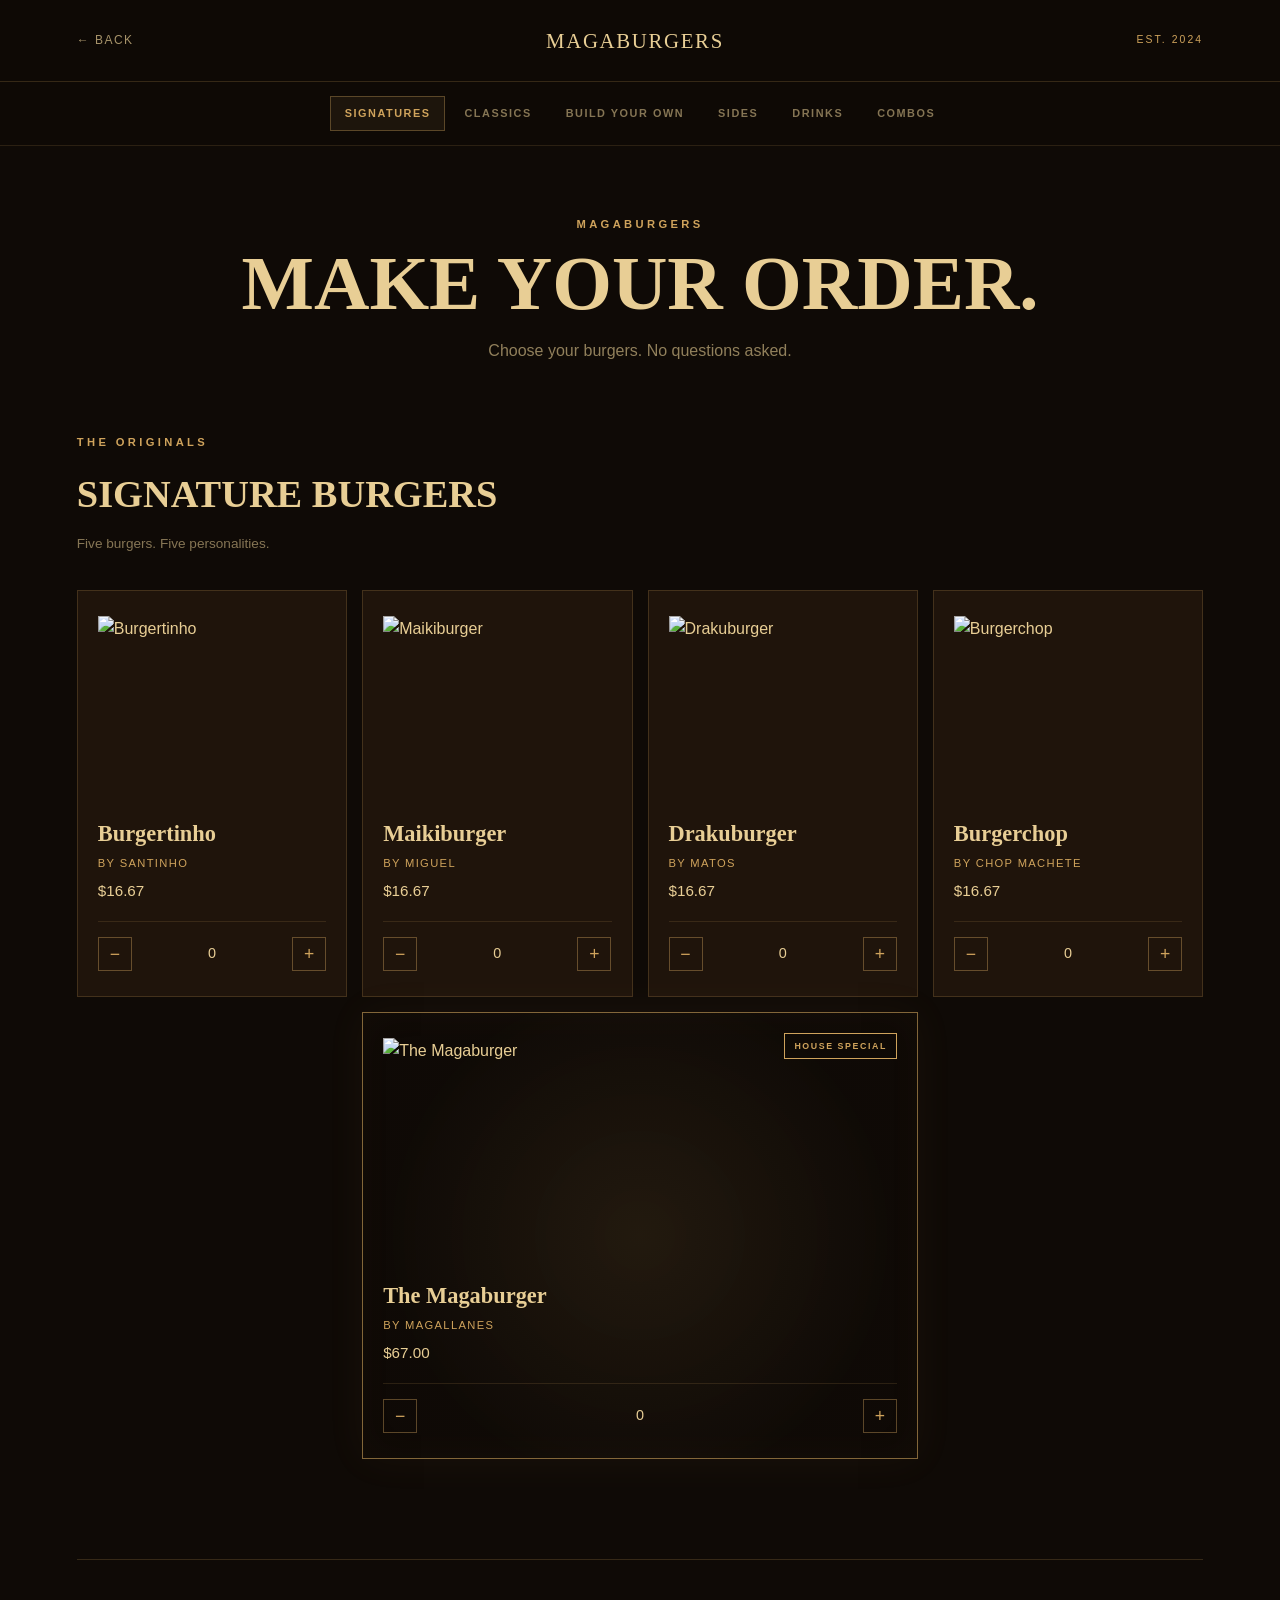
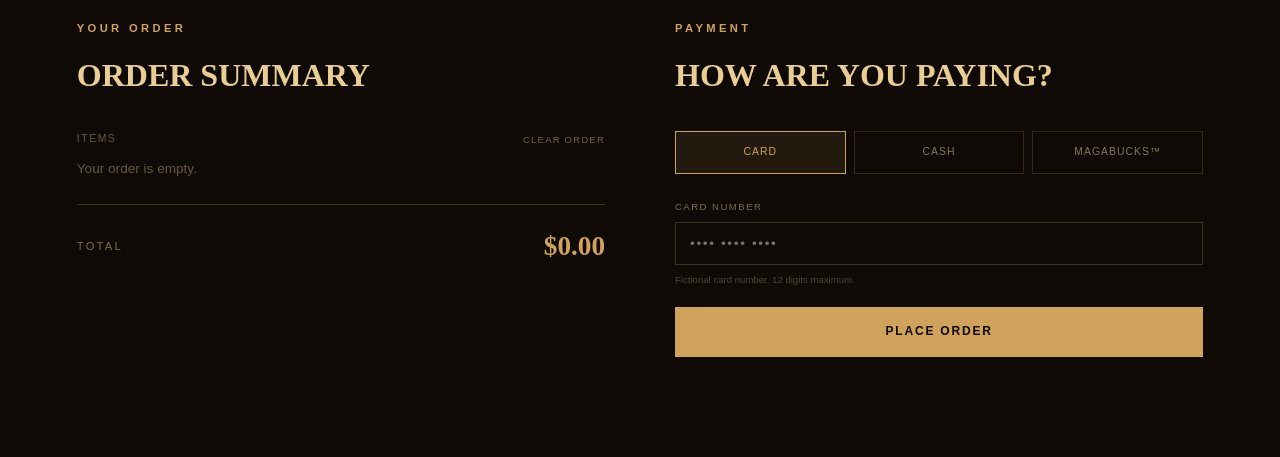
==== order.html @ 79e5bc58 "Add files via upload" ====
<!DOCTYPE html>

<html lang="en">
<head>
    <meta charset="UTF-8">
    <meta name="viewport" content="width=device-width, initial-scale=1.0">


<title>Order — Magaburgers</title>

<link rel="stylesheet" href="order.css">


</head>

<body>


<!-- HEADER -->
<header class="order-header">

    <a href="index.html" class="back-button">
        ← Back
    </a>

    <div class="order-logo">
        MAGABURGERS
    </div>

    <span class="order-est">
        EST. 2024
    </span>

</header>


<!-- CATEGORY NAV -->
<nav class="category-nav" aria-label="Menu categories">

    <a href="#signature-section"
       class="category-link active"
       data-category="signature">
        SIGNATURES
    </a>

    <a href="#classic-section"
       class="category-link"
       data-category="classic">
        CLASSICS
    </a>

    <a href="#byo-section"
       class="category-link"
       data-category="byo">
        BUILD YOUR OWN
    </a>

    <a href="#sides-section"
       class="category-link"
       data-category="sides">
        SIDES
    </a>

    <a href="#drinks-section"
       class="category-link"
       data-category="drinks">
        DRINKS
    </a>

    <a href="#combos-section"
       class="category-link"
       data-category="combos">
        COMBOS
    </a>


</nav>


<!-- MAIN -->
<main class="order-page">

    <!-- PAGE INTRO -->
    <div class="order-title">

        <p class="section-label">
            MAGABURGERS
        </p>

        <h1>
            MAKE YOUR ORDER.
        </h1>

        <p>
            Choose your burgers. No questions asked.
        </p>

    </div>


    <!-- SIGNATURE BURGERS -->
    <section
        id="signature-section"
        class="menu-section"
        data-category="signature"
    >

        <div class="menu-section-heading">

            <p class="section-label">
                THE ORIGINALS
            </p>

            <h2>
                SIGNATURE BURGERS
            </h2>

            <p class="menu-section-sub">
                Five burgers. Five personalities.
            </p>

        </div>

        <div
            class="burger-options signature-grid"
            id="signature-grid"
        ></div>

    </section>


    <!-- CLASSIC BURGERS -->
    <section
        id="classic-section"
        class="menu-section"
        data-category="classic"
    >

        <div class="menu-section-heading">

            <p class="section-label">
                NO FRILLS
            </p>

            <h2>
                CLASSIC BURGERS
            </h2>

            <p class="menu-section-sub">
                Simple. Reliable. Still good.
            </p>

        </div>

        <div
            class="classic-grid"
            id="classic-grid"
        ></div>

    </section>


    <!-- BUILD YOUR OWN -->
    <section
        id="byo-section"
        class="menu-section"
        data-category="byo"
    >

        <div class="menu-section-heading">

            <p class="section-label">
                MAKE IT YOURS
            </p>

            <h2>
                BUILD YOUR OWN
            </h2>

            <p class="menu-section-sub">
                Start with a base burger, add whatever you want.
            </p>

        </div>

        <div class="byo-box">

            <div class="byo-base">

                <img
                    src="logos/buildyourown.png"
                    alt="Build Your Own burger"
                >

                <div class="byo-base-info">

                    <h3>
                        Base Burger
                    </h3>

                    <p>
                        Bun, patty, the essentials.
                    </p>

                </div>

                <span
                    class="byo-base-price"
                    id="byo-base-price"
                >
                    $8.00
                </span>

            </div>


            <div
                class="byo-options"
                id="byo-options"
            ></div>


            <div class="byo-footer">

                <div class="byo-total">

                    <span>
                        TOTAL
                    </span>

                    <strong id="byo-total-price">
                        $8.00
                    </strong>

                </div>

                <button
                    id="byo-add"
                    class="byo-add-button"
                    type="button"
                >
                    ADD TO ORDER
                </button>

            </div>

        </div>

    </section>


    <!-- SIDES -->
    <section
        id="sides-section"
        class="menu-section"
        data-category="sides"
    >

        <div class="menu-section-heading">

            <p class="section-label">
                ON THE SIDE
            </p>

            <h2>
                SIDES
            </h2>

        </div>

        <div
            class="compact-grid"
            id="sides-grid"
        ></div>

    </section>


    <!-- DRINKS -->
    <section
        id="drinks-section"
        class="menu-section"
        data-category="drinks"
    >

        <div class="menu-section-heading">

            <p class="section-label">
                STAY HYDRATED
            </p>

            <h2>
                DRINKS
            </h2>

        </div>

        <div
            class="compact-grid"
            id="drinks-grid"
        ></div>

    </section>


    <!-- COMBOS -->
    <section
        id="combos-section"
        class="menu-section"
        data-category="combos"
    >

        <div class="menu-section-heading">

            <p class="section-label">
                BEST VALUE
            </p>

            <h2>
                COMBOS
            </h2>

        </div>

        <div
            class="combo-grid"
            id="combos-grid"
        ></div>

    </section>



    <!-- CHECKOUT -->
    <section class="checkout">

        <!-- ORDER SUMMARY -->
        <div class="checkout-summary">

            <p class="section-label">
                YOUR ORDER
            </p>

            <h2>
                ORDER SUMMARY
            </h2>

            <div class="order-list-header">

                <span>
                    ITEMS
                </span>

                <button
                    id="clear-order"
                    type="button"
                >
                    CLEAR ORDER
                </button>

            </div>


            <div id="order-items">

                <p class="empty-order">
                    Your order is empty.
                </p>

            </div>


            <div class="total">

                <span>
                    TOTAL
                </span>

                <strong id="total-price">
                    $0.00
                </strong>

            </div>

        </div>


        <!-- PAYMENT -->
        <div class="payment-box">

            <p class="section-label">
                PAYMENT
            </p>

            <h2>
                HOW ARE YOU PAYING?
            </h2>


            <div
                class="payment-options"
                role="group"
                aria-label="Payment method"
            >

                <button
                    class="payment-option active"
                    type="button"
                    data-payment="card"
                >
                    CARD
                </button>

                <button
                    class="payment-option"
                    type="button"
                    data-payment="cash"
                >
                    CASH
                </button>

                <button
                    class="payment-option"
                    type="button"
                    data-payment="magabucks"
                >
                    MAGABUCKS™
                </button>

            </div>


            <div
                id="card-input"
                class="card-input show"
            >

                <label for="fake-card">
                    CARD NUMBER
                </label>

                <input
                    id="fake-card"
                    type="text"
                    inputmode="numeric"
                    maxlength="12"
                    placeholder="•••• •••• ••••"
                    autocomplete="off"
                    aria-describedby="card-help"
                >

                <p id="card-help">
                    Fictional card number. 12 digits maximum.
                </p>

            </div>


            <button
                id="place-order"
                class="place-order"
                type="button"
            >
                PLACE ORDER
            </button>

        </div>

    </section>

</main>


<!-- SUCCESS NOTIFICATION -->
<div
    id="success-message"
    class="success-message"
    role="status"
    aria-live="polite"
>

    <div class="success-icon">
        ✓
    </div>

    <div>

        <strong>
            ORDEN HECHA CORRECTAMENTE
        </strong>

        <p>
            Your burgers are on their way.
        </p>

    </div>

</div>


<script src="order.js"></script>


</body>
</html>
---- order.css ----
:root {
    --dark: #0F0A06;
    --brown: #3D2716;
    --gold: #CFA35C;
    --cream: #E8CE95;
    --white: #F4E9D0;
}

* {
    margin: 0;
    padding: 0;
    box-sizing: border-box;
}

html {
    scroll-behavior: smooth;
}

body {
    background: var(--dark);
    color: var(--cream);
    font-family: Arial, Helvetica, sans-serif;
    line-height: 1.6;
}

button {
    font: inherit;
}

a {
    color: inherit;
    text-decoration: none;
}


/* =========================
   HEADER
========================= */

.order-header {
    height: 82px;
    padding: 0 6%;

    display: flex;
    align-items: center;
    justify-content: space-between;

    border-bottom: 1px solid rgba(207, 163, 92, 0.2);

    background: rgba(15, 10, 6, 0.95);

    backdrop-filter: blur(12px);

    position: sticky;
    top: 0;
    z-index: 100;
}

.back-button {
    color: rgba(232, 206, 149, 0.7);
    font-size: 0.75rem;
    text-transform: uppercase;
    letter-spacing: 0.12em;
    transition: color 0.25s ease;
}

.back-button:hover {
    color: var(--gold);
}

.order-logo {
    color: var(--cream);

    font-family: Georgia, "Times New Roman", serif;

    font-size: 1.3rem;
    letter-spacing: 0.08em;
}

.order-est {
    color: var(--gold);

    font-size: 0.65rem;
    letter-spacing: 0.2em;
}


/* =========================
   CATEGORY NAV
========================= */

.category-nav {
    display: flex;
    justify-content: center;
    gap: 4px;

    padding: 14px 6%;

    overflow-x: auto;

    scrollbar-width: none;

    background: rgba(15, 10, 6, 0.96);

    border-bottom: 1px solid rgba(207, 163, 92, 0.15);

    position: sticky;
    top: 82px;

    z-index: 99;
}

.category-nav::-webkit-scrollbar {
    display: none;
}

.category-link {
    flex: 0 0 auto;

    padding: 8px 14px;

    color: rgba(232, 206, 149, 0.55);

    font-size: 0.68rem;
    font-weight: 700;

    letter-spacing: 0.14em;

    white-space: nowrap;

    border: 1px solid transparent;

    cursor: pointer;

    transition:
        color 0.2s ease,
        border-color 0.2s ease,
        background 0.2s ease;
}

.category-link:hover {
    color: var(--gold);
}

.category-link.active {
    color: var(--gold);

    border-color: rgba(207, 163, 92, 0.35);

    background: rgba(207, 163, 92, 0.08);
}

.category-link.secret-link {
    color: rgba(207, 163, 92, 0.75);
}


/* =========================
   MAIN
========================= */

.order-page {
    padding: 70px 6% 100px;
}


/* =========================
   TITLE
========================= */

.order-title {
    max-width: 850px;

    margin: 0 auto 70px;

    text-align: center;
}

.section-label {
    margin-bottom: 12px;

    color: var(--gold);

    font-size: 0.7rem;

    font-weight: 700;

    text-transform: uppercase;

    letter-spacing: 0.3em;
}

.order-title h1 {
    margin-bottom: 15px;

    color: var(--cream);

    font-family: Georgia, "Times New Roman", serif;

    font-size: clamp(2.8rem, 6vw, 5.5rem);

    line-height: 1;
}

.order-title > p:last-child {
    color: rgba(232, 206, 149, 0.6);
}


/* =========================
   MENU SECTIONS
========================= */

.menu-section {
    max-width: 1200px;

    margin: 0 auto;

    display: none;

    animation: sectionIn 0.3s ease;
}

.menu-section.active-section {
    display: block;
}

@keyframes sectionIn {

    from {
        opacity: 0;
        transform: translateY(8px);
    }

    to {
        opacity: 1;
        transform: translateY(0);
    }

}

.menu-section-heading {
    margin-bottom: 35px;
}

.menu-section-heading h2 {
    margin-bottom: 8px;

    color: var(--cream);

    font-family: Georgia, "Times New Roman", serif;

    font-size: clamp(1.8rem, 3vw, 2.6rem);
}

.menu-section-sub {
    color: rgba(232, 206, 149, 0.55);

    font-size: 0.85rem;
}


/* =========================
   PRODUCT CARDS
========================= */

.burger-options {
    display: grid;

    grid-template-columns: repeat(4, 1fr);

    gap: 15px;
}

.order-card {
    min-height: 350px;

    padding: 25px 20px;

    display: flex;
    flex-direction: column;
    justify-content: flex-end;

    position: relative;

    border: 1px solid rgba(207, 163, 92, 0.2);

    background: rgba(61, 39, 22, 0.35);

    transition:
        transform 0.3s ease,
        border-color 0.3s ease,
        background 0.3s ease;
}

.order-card:hover {
    transform: translateY(-7px);

    border-color: var(--gold);

    background: rgba(61, 39, 22, 0.55);
}

.order-card img {
    width: 100%;
    height: 180px;

    object-fit: contain;

    display: block;

    margin-bottom: 20px;

    transition: transform 0.3s ease;
}

.order-card:hover img {
    transform: scale(1.06);
}

.order-card-info {
    margin-bottom: 18px;
}

.order-card-info h2 {
    margin-bottom: 3px;

    color: var(--cream);

    font-family: Georgia, "Times New Roman", serif;

    font-size: 1.4rem;
}

.order-card-info p {
    color: var(--gold);

    font-size: 0.7rem;

    text-transform: uppercase;

    letter-spacing: 0.12em;
}

.card-price {
    margin-top: 6px !important;

    color: var(--cream) !important;

    font-size: 0.95rem !important;

    letter-spacing: normal !important;

    text-transform: none !important;
}


/* =========================
   QUANTITY
========================= */

.quantity {
    display: flex;

    align-items: center;

    justify-content: space-between;

    border-top: 1px solid rgba(207, 163, 92, 0.15);

    padding-top: 15px;
}

.quantity button {
    width: 34px;
    height: 34px;

    border: 1px solid rgba(207, 163, 92, 0.4);

    background: transparent;

    color: var(--gold);

    cursor: pointer;

    font-size: 1.1rem;

    transition:
        background 0.2s ease,
        color 0.2s ease;
}

.quantity button:hover {
    background: var(--gold);
    color: var(--dark);
}

.quantity span {
    color: var(--cream);

    font-size: 0.9rem;

    min-width: 30px;

    text-align: center;
}


/* =========================
   MAGABURGER
========================= */

.magaburger-order {
    grid-column: 2 / 4;

    min-height: 410px;

    border-color: rgba(207, 163, 92, 0.6);

    background:
        radial-gradient(
            circle at center,
            rgba(207, 163, 92, 0.1),
            rgba(15, 10, 6, 0.45) 70%
        );

    box-shadow:
        0 0 40px rgba(207, 163, 92, 0.05),
        inset 0 0 40px rgba(207, 163, 92, 0.03);
}

.magaburger-order img {
    height: 220px;
}

.special-label {
    position: absolute;

    top: 20px;
    right: 20px;

    padding: 5px 9px;

    border: 1px solid var(--gold);

    color: var(--gold);

    font-size: 0.55rem;

    font-weight: 700;

    letter-spacing: 0.18em;
}


/* =========================
   CLASSICS
========================= */

.classic-grid {
    display: grid;

    grid-template-columns: repeat(4, 1fr);

    gap: 14px;
}

.classic-card {
    min-height: 280px;

    padding: 18px 16px;

    background: rgba(61, 39, 22, 0.2);
}

.classic-card img {
    height: 120px;

    margin-bottom: 12px;
}

.classic-card .order-card-info h2 {
    font-size: 1.15rem;
}


/* =========================
   SIDES / DRINKS
========================= */

.compact-grid {
    display: grid;

    grid-template-columns: repeat(5, 1fr);

    gap: 12px;
}

.compact-card {
    min-height: 230px;

    padding: 14px 12px;

    background: rgba(61, 39, 22, 0.15);
}

.compact-card img {
    height: 85px;

    margin-bottom: 10px;
}

.compact-card .order-card-info h2 {
    font-size: 0.95rem;
}

.compact-card .order-card-info p {
    font-size: 0.6rem;
}

.compact-card .quantity button {
    width: 28px;
    height: 28px;

    font-size: 0.95rem;
}


/* =========================
   COMBOS
========================= */

.combo-grid {
    display: grid;

    grid-template-columns: repeat(4, 1fr);

    gap: 16px;
}

.combo-card {
    min-height: 380px;

    padding: 26px 20px;

    background: rgba(61, 39, 22, 0.4);

    border-color: rgba(207, 163, 92, 0.3);
}

.combo-card img {
    height: 190px;
}

.combo-special {
    grid-column: span 2;

    border-color: rgba(207, 163, 92, 0.6);

    background:
        radial-gradient(
            circle at center,
            rgba(207, 163, 92, 0.1),
            rgba(15, 10, 6, 0.45) 70%
        );
}




/* =========================
   BUILD YOUR OWN
========================= */

.byo-box {
    max-width: 900px;

    padding: 35px;

    border: 1px solid rgba(207, 163, 92, 0.25);

    background: rgba(61, 39, 22, 0.25);
}

.byo-base {
    display: flex;

    align-items: center;

    gap: 20px;

    padding-bottom: 25px;

    margin-bottom: 25px;

    border-bottom: 1px solid rgba(207, 163, 92, 0.15);
}

.byo-base img {
    width: 90px;
    height: 90px;

    object-fit: contain;
}

.byo-base h3 {
    color: var(--cream);

    font-family: Georgia, "Times New Roman", serif;

    font-size: 1.3rem;
}

.byo-base p {
    color: rgba(232, 206, 149, 0.55);

    font-size: 0.8rem;
}

.byo-base-price {
    margin-left: auto;

    color: var(--gold);

    font-size: 1.1rem;
}

.byo-options {
    display: grid;

    grid-template-columns: repeat(3, 1fr);

    gap: 10px;

    margin-bottom: 30px;
}

.byo-option {
    display: flex;

    justify-content: space-between;

    align-items: center;

    padding: 12px 14px;

    border: 1px solid rgba(207, 163, 92, 0.25);

    background: rgba(15, 10, 6, 0.35);

    color: var(--cream);

    cursor: pointer;

    font-size: 0.8rem;

    transition: all 0.2s ease;
}

.byo-option:hover,
.byo-option.selected {
    border-color: var(--gold);

    background: rgba(207, 163, 92, 0.15);
}

.byo-option-price {
    color: var(--gold);

    font-size: 0.7rem;
}

.byo-footer {
    display: flex;

    align-items: center;

    justify-content: space-between;

    gap: 20px;

    padding-top: 20px;

    border-top: 1px solid rgba(207, 163, 92, 0.15);
}

.byo-total {
    display: flex;

    flex-direction: column;
}

.byo-total span {
    color: rgba(232, 206, 149, 0.5);

    font-size: 0.65rem;

    letter-spacing: 0.2em;
}

.byo-total strong {
    color: var(--gold);

    font-family: Georgia, "Times New Roman", serif;

    font-size: 1.5rem;
}

.byo-add-button {
    padding: 14px 26px;

    border: none;

    background: var(--gold);

    color: var(--dark);

    cursor: pointer;

    font-size: 0.75rem;

    font-weight: 700;

    letter-spacing: 0.14em;

    transition:
        background 0.25s ease,
        transform 0.2s ease;
}

.byo-add-button:hover {
    background: var(--cream);

    transform: translateY(-2px);
}


/* =========================
   CHECKOUT
========================= */

.checkout {
    max-width: 1200px;

    margin: 100px auto 0;

    padding: 60px 0 0;

    border-top: 1px solid rgba(207, 163, 92, 0.2);

    display: grid;

    grid-template-columns: 1fr 1fr;

    gap: 70px;
}

.checkout-summary h2,
.payment-box h2 {
    margin-bottom: 30px;

    color: var(--cream);

    font-family: Georgia, "Times New Roman", serif;

    font-size: 2rem;
}


/* =========================
   ORDER LIST
========================= */

.order-list-header {
    display: flex;

    justify-content: space-between;

    align-items: center;

    margin-bottom: 10px;
}

.order-list-header > span {
    color: rgba(232, 206, 149, 0.4);

    font-size: 0.65rem;

    letter-spacing: 0.15em;
}

#clear-order {
    border: none;

    background: transparent;

    color: rgba(232, 206, 149, 0.45);

    cursor: pointer;

    font-size: 0.6rem;

    letter-spacing: 0.12em;
}

#clear-order:hover {
    color: var(--gold);
}

.empty-order {
    color: rgba(232, 206, 149, 0.4);

    font-size: 0.85rem;
}

.order-item {
    display: flex;

    justify-content: space-between;

    align-items: center;

    padding: 12px 0;

    border-bottom: 1px solid rgba(207, 163, 92, 0.1);
}

.order-item-info {
    display: flex;

    align-items: flex-start;

    gap: 14px;
}

.order-item-number {
    color: rgba(207, 163, 92, 0.35);

    font-size: 0.65rem;
}

.order-item-name {
    color: var(--cream);

    font-size: 0.9rem;
}

.order-item-right {
    display: flex;

    align-items: center;

    gap: 14px;
}

.order-item-price {
    color: var(--gold);

    font-size: 0.85rem;
}

.remove-item {
    border: none;

    background: transparent;

    color: rgba(232, 206, 149, 0.35);

    cursor: pointer;

    font-size: 0.55rem;

    letter-spacing: 0.08em;
}

.remove-item:hover {
    color: var(--gold);
}


/* =========================
   CART QUANTITY
========================= */

.cart-qty {
    display: flex;

    align-items: center;

    gap: 6px;
}

.cart-qty button {
    width: 22px;
    height: 22px;

    border: 1px solid rgba(207, 163, 92, 0.4);

    background: transparent;

    color: var(--gold);

    cursor: pointer;

    font-size: 0.8rem;

    line-height: 1;
}

.cart-qty button:hover {
    background: var(--gold);

    color: var(--dark);
}

.cart-qty-value {
    min-width: 16px;

    text-align: center;

    color: var(--cream);

    font-size: 0.8rem;
}

.custom-ingredients {
    margin-top: 3px;

    color: rgba(232, 206, 149, 0.45);

    font-size: 0.68rem;

    max-width: 220px;
}

.custom-order-item .order-item-name {
    font-family: Georgia, "Times New Roman", serif;

    color: var(--gold);
}


/* =========================
   TOTAL
========================= */

.total {
    margin-top: 25px;

    padding-top: 20px;

    border-top: 1px solid rgba(207, 163, 92, 0.25);

    display: flex;

    justify-content: space-between;

    align-items: center;
}

.total span {
    color: rgba(232, 206, 149, 0.5);

    font-size: 0.7rem;

    letter-spacing: 0.2em;
}

.total strong {
    color: var(--gold);

    font-family: Georgia, "Times New Roman", serif;

    font-size: 1.7rem;
}


/* =========================
   PAYMENT
========================= */

.payment-options {
    display: grid;

    grid-template-columns: repeat(3, 1fr);

    gap: 8px;

    margin-bottom: 25px;
}

.payment-option {
    padding: 12px 8px;

    border: 1px solid rgba(207, 163, 92, 0.2);

    background: transparent;

    color: rgba(232, 206, 149, 0.55);

    cursor: pointer;

    font-size: 0.65rem;

    letter-spacing: 0.1em;

    transition: all 0.2s ease;
}

.payment-option:hover,
.payment-option.active {
    border-color: var(--gold);

    color: var(--gold);

    background: rgba(207, 163, 92, 0.1);
}


/* =========================
   CARD INPUT
========================= */

.card-input {
    margin-bottom: 20px;

    opacity: 1;

    max-height: 150px;

    overflow: hidden;

    transition:
        opacity 0.25s ease,
        max-height 0.25s ease,
        margin 0.25s ease;
}

.card-input:not(.show) {
    opacity: 0;

    max-height: 0;

    margin-bottom: 0;

    pointer-events: none;
}

.card-input label {
    display: block;

    margin-bottom: 8px;

    color: rgba(232, 206, 149, 0.5);

    font-size: 0.6rem;

    letter-spacing: 0.15em;
}

.card-input input {
    width: 100%;

    padding: 13px 14px;

    border: 1px solid rgba(207, 163, 92, 0.25);

    outline: none;

    background: rgba(15, 10, 6, 0.5);

    color: var(--cream);

    font-size: 0.85rem;

    letter-spacing: 0.12em;
}

.card-input input:focus {
    border-color: var(--gold);
}

.card-input input.invalid {
    border-color: #a83d3d;
}

.card-input p {
    margin-top: 7px;

    color: rgba(232, 206, 149, 0.3);

    font-size: 0.6rem;
}


/* =========================
   PLACE ORDER
========================= */

.place-order {
    width: 100%;

    padding: 15px;

    border: none;

    background: var(--gold);

    color: var(--dark);

    cursor: pointer;

    font-size: 0.75rem;

    font-weight: 700;

    letter-spacing: 0.15em;

    transition:
        background 0.25s ease,
        transform 0.2s ease;
}

.place-order:hover {
    background: var(--cream);

    transform: translateY(-2px);
}


/* =========================
   SUCCESS
========================= */

.success-message {
    position: fixed;

    right: 30px;
    bottom: 30px;

    max-width: 360px;

    padding: 18px 22px;

    display: flex;

    align-items: center;

    gap: 15px;

    border: 1px solid var(--gold);

    background: #0F0A06;

    box-shadow: 0 10px 40px rgba(0, 0, 0, 0.4);

    transform: translateY(150px);

    opacity: 0;

    pointer-events: none;

    transition:
        transform 0.4s ease,
        opacity 0.4s ease;

    z-index: 999;
}

.success-message.show {
    transform: translateY(0);

    opacity: 1;
}

.success-icon {
    width: 32px;
    height: 32px;

    display: flex;

    align-items: center;
    justify-content: center;

    border: 1px solid var(--gold);

    border-radius: 50%;

    color: var(--gold);

    flex-shrink: 0;
}

.success-message strong {
    display: block;

    color: var(--cream);

    font-size: 0.75rem;

    letter-spacing: 0.08em;
}

.success-message p {
    margin-top: 3px;

    color: rgba(232, 206, 149, 0.5);

    font-size: 0.7rem;
}


/* =========================
   TABLET
========================= */

@media (max-width: 1000px) {

    .burger-options,
    .classic-grid {
        grid-template-columns: repeat(2, 1fr);
    }

    .magaburger-order {
        grid-column: span 2;
    }

    .compact-grid {
        grid-template-columns: repeat(3, 1fr);
    }

    .combo-grid {
        grid-template-columns: repeat(2, 1fr);
    }

    .combo-special {
        grid-column: span 2;
    }

    .secret-grid {
        grid-template-columns: repeat(3, 1fr);
    }

    .checkout {
        grid-template-columns: 1fr;

        gap: 60px;
    }

    .byo-options {
        grid-template-columns: repeat(2, 1fr);
    }

}


/* =========================
   MOBILE
========================= */

@media (max-width: 700px) {

    .order-header {
        height: 70px;

        padding: 0 5%;
    }

    .order-logo {
        font-size: 1rem;
    }

    .order-est {
        display: none;
    }

    .category-nav {
        top: 70px;

        justify-content: flex-start;

        padding: 12px 5%;
    }

    .order-page {
        padding: 55px 6% 80px;
    }

    .order-title {
        margin-bottom: 55px;
    }

    .order-title h1 {
        font-size: clamp(2.5rem, 13vw, 4rem);
    }

    .burger-options,
    .classic-grid {
        grid-template-columns: 1fr;
    }

    .magaburger-order {
        grid-column: span 1;
    }

    .compact-grid {
        grid-template-columns: repeat(2, 1fr);
    }

    .combo-grid {
        grid-template-columns: 1fr;
    }

    .combo-special {
        grid-column: span 1;
    }

    .secret-grid {
        grid-template-columns: repeat(2, 1fr);
    }

    .checkout {
        margin-top: 80px;

        padding-top: 50px;

        gap: 50px;
    }

    .checkout-summary h2,
    .payment-box h2 {
        font-size: 1.7rem;
    }

    .payment-options {
        grid-template-columns: 1fr;
    }

    .byo-box {
        padding: 22px;
    }

    .byo-options {
        grid-template-columns: 1fr;
    }

    .byo-base {
        flex-wrap: wrap;
    }

    .byo-base-price {
        margin-left: 0;
    }

    .byo-footer {
        flex-direction: column;

        align-items: stretch;
    }

    .byo-add-button {
        width: 100%;
    }

    .order-item {
        flex-wrap: wrap;

        gap: 10px;
    }

    .order-item-right {
        width: 100%;

        justify-content: space-between;
    }

    .custom-ingredients {
        max-width: 100%;
    }

    .success-message {
        left: 6%;
        right: 6%;

        bottom: 20px;

        max-width: none;
    }

}


/* =========================
   SMALL PHONES
========================= */

@media (max-width: 400px) {

    .compact-grid,
    .secret-grid {
        grid-template-columns: 1fr;
    }

}
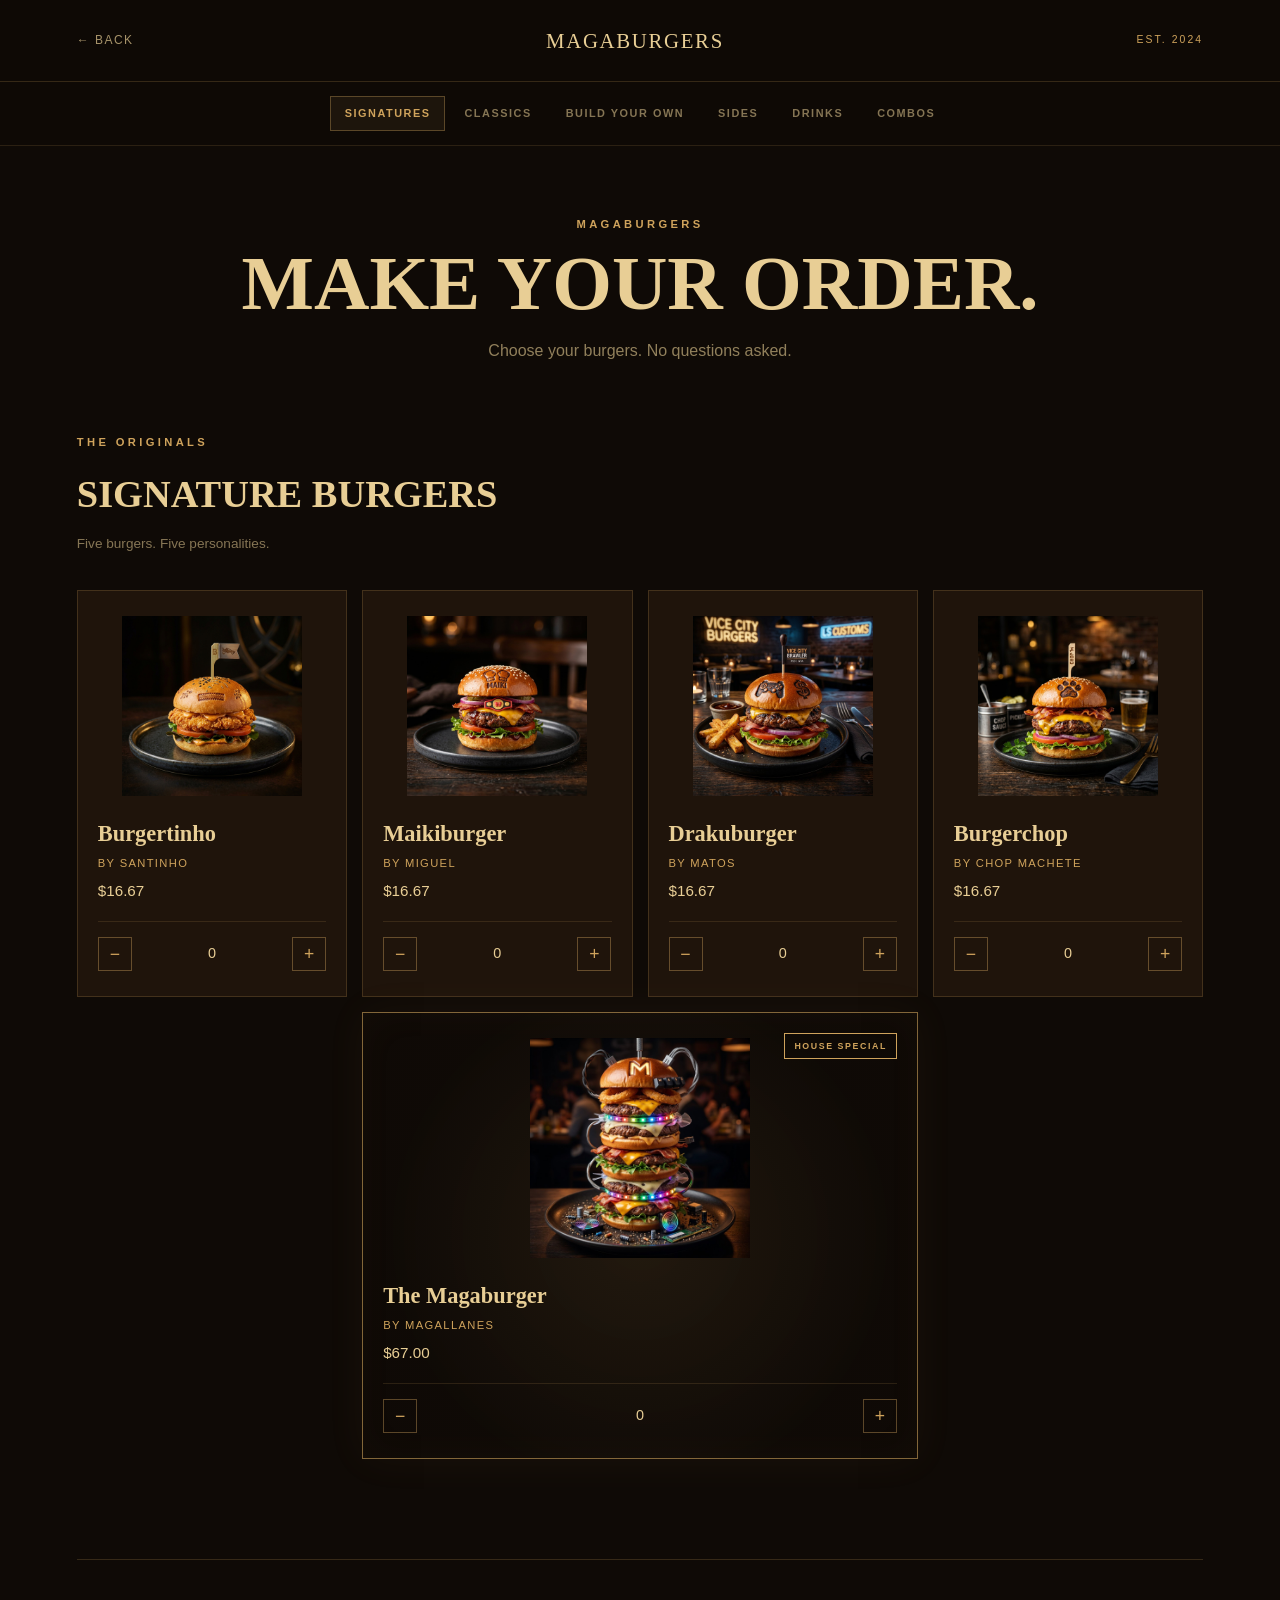
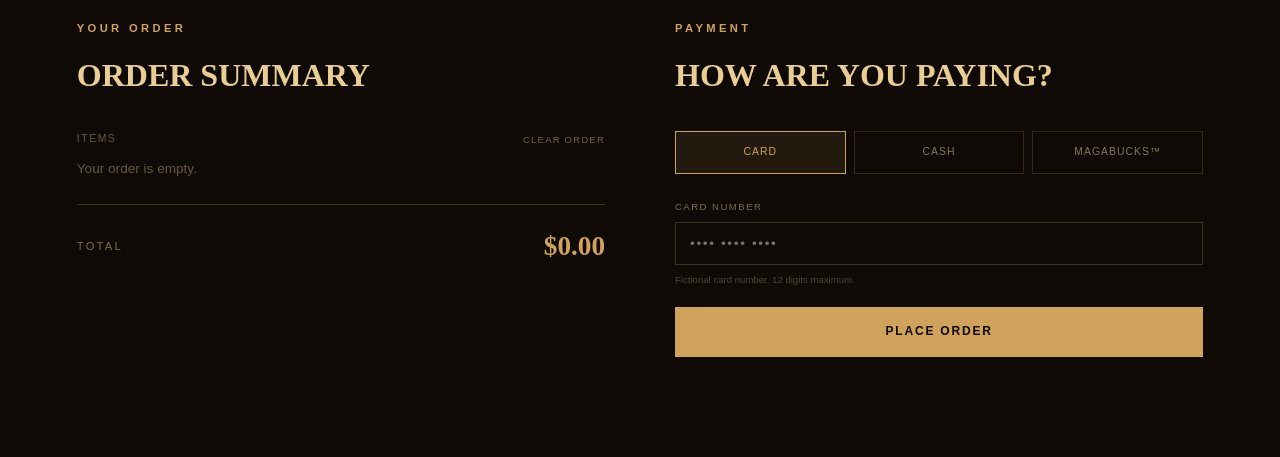
==== commit f4b76d86: "Update order.html" ====
--- a/order.html
+++ b/order.html
@@ -5,16 +5,13 @@
     <meta charset="UTF-8">
     <meta name="viewport" content="width=device-width, initial-scale=1.0">
 
-
 <title>Order — Magaburgers</title>
 
 <link rel="stylesheet" href="order.css">
 
-
 </head>
 
 <body>
-
 
 <!-- HEADER -->
 <header class="order-header">
@@ -32,7 +29,6 @@
     </span>
 
 </header>
-
 
 <!-- CATEGORY NAV -->
 <nav class="category-nav" aria-label="Menu categories">
@@ -73,9 +69,7 @@
         COMBOS
     </a>
 
-
 </nav>
-
 
 <!-- MAIN -->
 <main class="order-page">
@@ -96,7 +90,6 @@
         </p>
 
     </div>
-
 
     <!-- SIGNATURE BURGERS -->
     <section
@@ -128,7 +121,6 @@
 
     </section>
 
-
     <!-- CLASSIC BURGERS -->
     <section
         id="classic-section"
@@ -159,7 +151,6 @@
 
     </section>
 
-
     <!-- BUILD YOUR OWN -->
     <section
         id="byo-section"
@@ -188,7 +179,7 @@
             <div class="byo-base">
 
                 <img
-                    src="logos/buildyourown.png"
+                    src="Logos/buildyourown.png"
                     alt="Build Your Own burger"
                 >
 
@@ -212,14 +203,12 @@
                 </span>
 
             </div>
-
 
             <div
                 class="byo-options"
                 id="byo-options"
             ></div>
 
-
             <div class="byo-footer">
 
                 <div class="byo-total">
@@ -248,7 +237,6 @@
 
     </section>
 
-
     <!-- SIDES -->
     <section
         id="sides-section"
@@ -275,7 +263,6 @@
 
     </section>
 
-
     <!-- DRINKS -->
     <section
         id="drinks-section"
@@ -302,7 +289,6 @@
 
     </section>
 
-
     <!-- COMBOS -->
     <section
         id="combos-section"
@@ -329,8 +315,6 @@
 
     </section>
 
-
-
     <!-- CHECKOUT -->
     <section class="checkout">
 
@@ -360,7 +344,6 @@
 
             </div>
 
-
             <div id="order-items">
 
                 <p class="empty-order">
@@ -369,7 +352,6 @@
 
             </div>
 
-
             <div class="total">
 
                 <span>
@@ -384,7 +366,6 @@
 
         </div>
 
-
         <!-- PAYMENT -->
         <div class="payment-box">
 
@@ -395,7 +376,6 @@
             <h2>
                 HOW ARE YOU PAYING?
             </h2>
-
 
             <div
                 class="payment-options"
@@ -428,7 +408,6 @@
                 </button>
 
             </div>
-
 
             <div
                 id="card-input"
@@ -455,7 +434,6 @@
 
             </div>
 
-
             <button
                 id="place-order"
                 class="place-order"
@@ -470,7 +448,6 @@
 
 </main>
 
-
 <!-- SUCCESS NOTIFICATION -->
 <div
     id="success-message"
@@ -497,9 +474,7 @@
 
 </div>
 
-
 <script src="order.js"></script>
-
 
 </body>
 </html>
